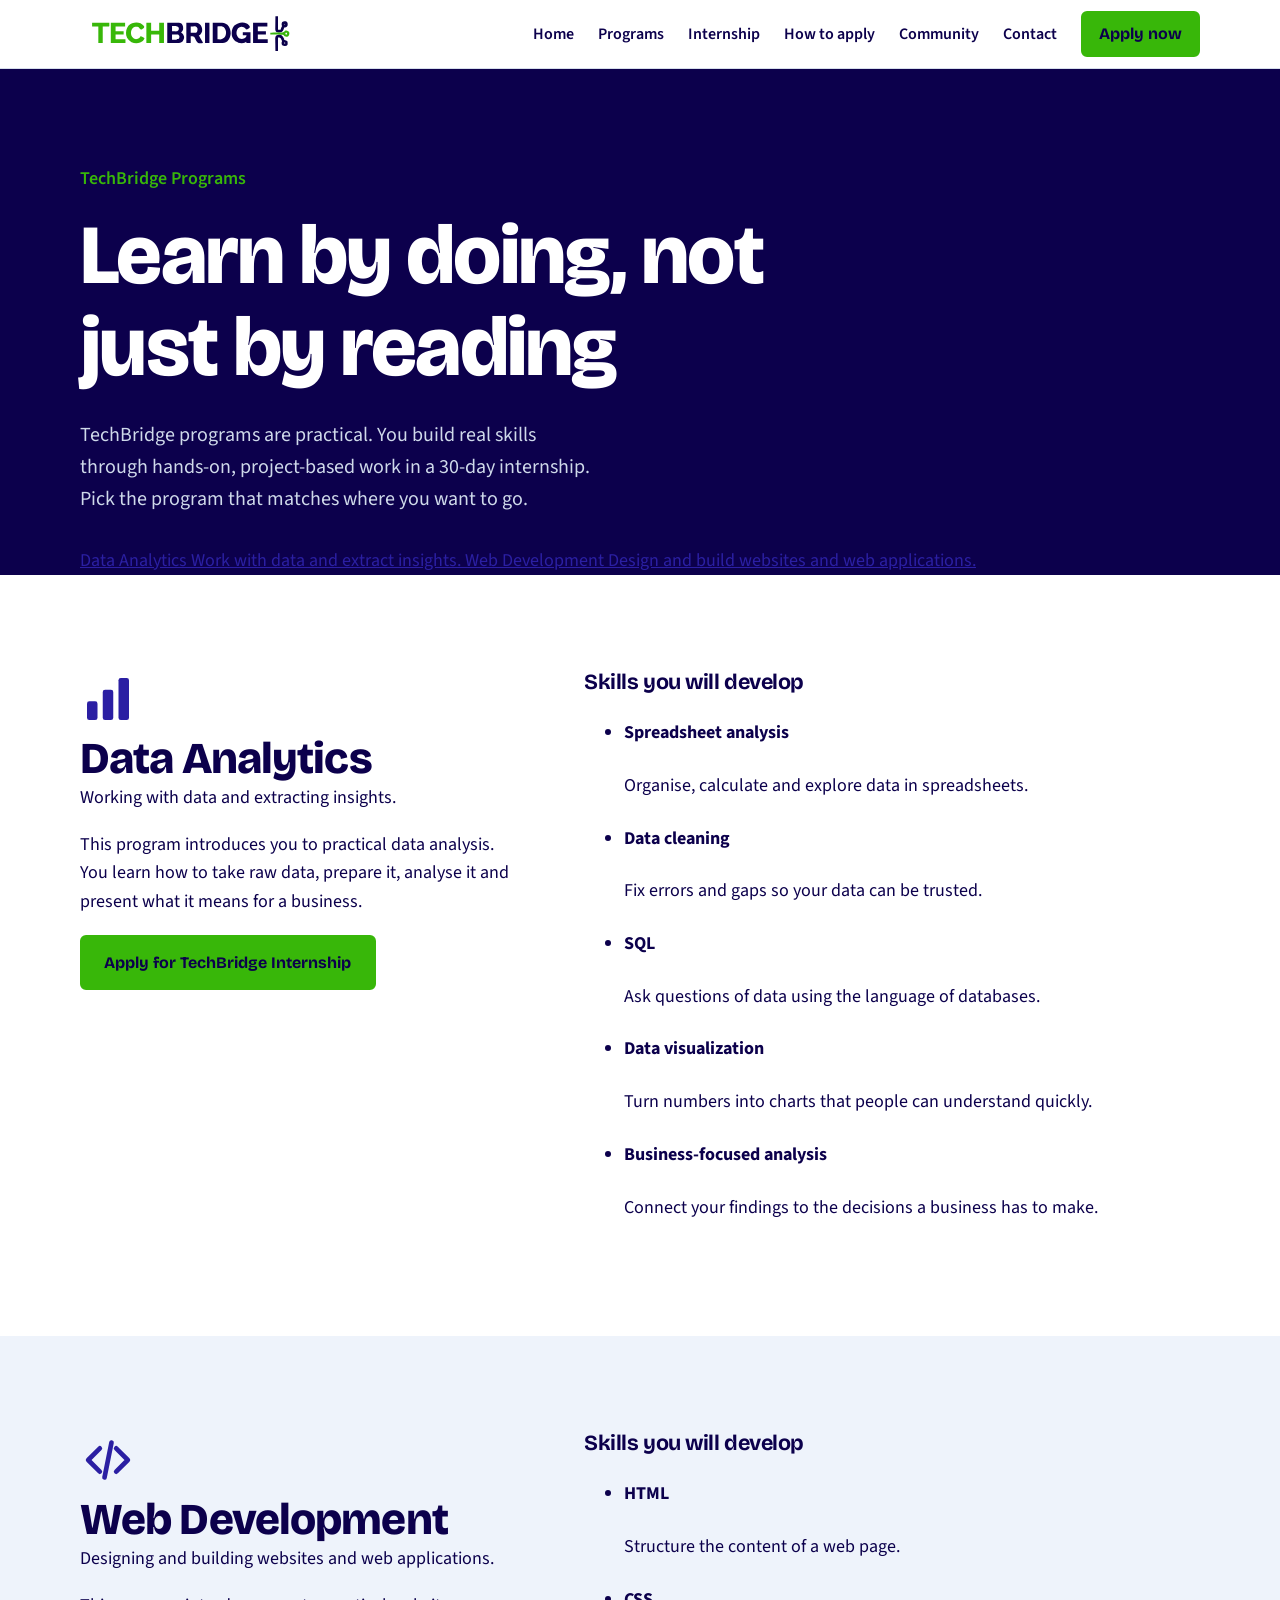
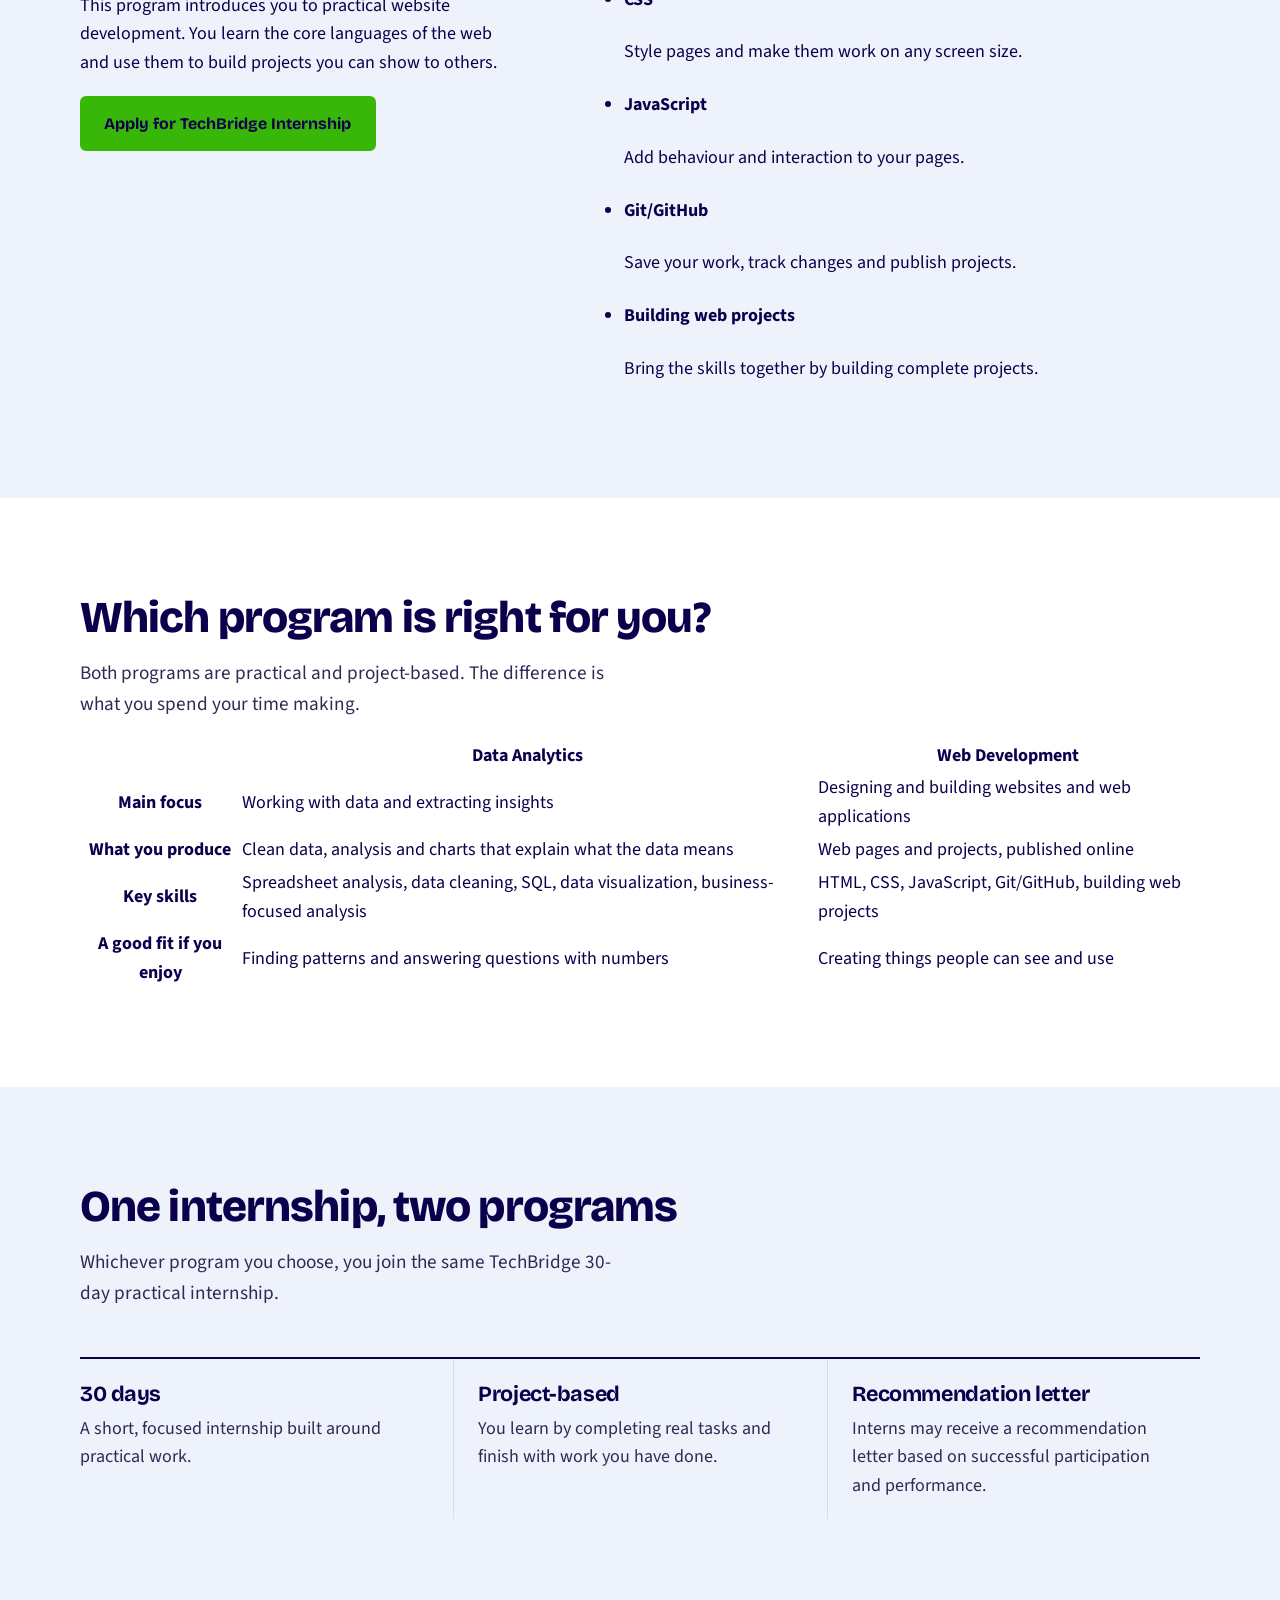
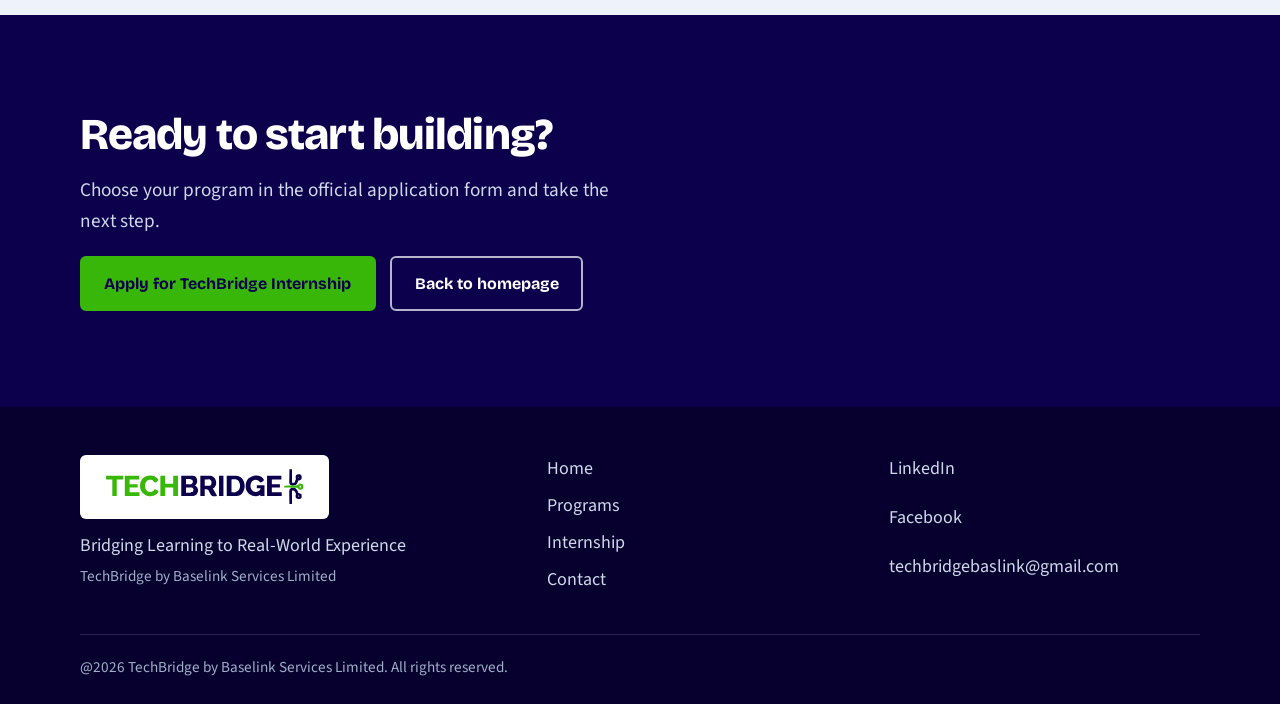
==== programs.html @ 9e98fe43 "Add files via upload" ====
<!DOCTYPE html>
<html lang="en">
<head>
    <meta charset="UTF-8">
    <meta name="viewport" content="width=device-width, initial-scale=1.0">
    <title>Programs | TechBridge</title>
    <meta name="description" content="Explore the TechBridge programs: Data Analytics and Web Development, taught through a 30-day practical internship.">
    <link rel="icon" href="techbridge-logo.svg" type="image/svg+xml">
    <link rel="preconnect" href="https://fonts.googleapis.com">
    <link rel="preconnect" href="https://fonts.gstatic.com" crossorigin>
    <link href="https://fonts.googleapis.com/css2?family=Bricolage+Grotesque:opsz,wght@12..96,500;12..96,700;12..96,800&family=Source+Sans+3:wght@400;600&display=swap" rel="stylesheet">
    <link rel="stylesheet" href="style.css">
</head>
<body>
    <a class="skip-link" href="#main">Skip to content</a>
 
    <header class="site-header">
        <div class="wrap header-inner">
            <a class="brand" href="index.html" aria-label="TechBridge home">
                <img src="techbridge-logo.svg" alt="TechBridge logo" width="220" height="45">
            </a>
             <span id="menu-open" class="menu-anchor"></span>
            <a class="nav-toggle nav-open" href="#menu-open" aria-label="Open menu"><span class="bars"></span></a>
            <a class="nav-toggle nav-close" href="#menu-closed" aria-label="Close menu"><span class="bars"></span></a>
            <nav class="site-nav" aria-label="Main">
                <ul>
                    <li><a href="index.html">Home</a></li>
                    <li><a href="programs.html" aria-current="page">Programs</a></li>
                    <li><a href="index.html#internship">Internship</a></li>
                    <li><a href="index.html#apply">How to apply</a></li>
                    <li><a href="index.html#community">Community</a></li>
                    <li><a href="index.html#contact">Contact</a></li>
                    <li><a class="btn btn-small" href="https://forms.gle/8EbdSy5ttGfLZfjv5" target="_blank" rel="noopener">Apply now</a></li>
                </ul>
            </nav>
        </div>
    </header>
 
    <main id="main">
        <!-- PROGRAMS OVERVIEW -->
        <section class="hero page-hero" id="top">
            <div class="wrap">
                <p class="hero-org">TechBridge Programs</p>
                <h1>Learn by doing, not just by reading</h1>
                <p class="hero-lead">TechBridge programs are practical. You build real skills through hands-on, project-based work in a 30-day internship. Pick the program that matches where you want to go.</p>
 
                <div class="chooser">
                    <a class="chooser-card chooser-data" href="#data-analytics">
                        <span class="chooser-name">Data Analytics</span>
                        <span class="chooser-line">Work with data and extract insights.</span>
                    </a>
                    <a class="chooser-card chooser-web" href="#web-development">
                        <span class="chooser-name">Web Development</span>
                        <span class="chooser-line">Design and build websites and web applications.</span>
                    </a>
                </div>
            </div>
        </section>
 
        <!-- DATA ANALYTICS -->
        <section class="section program-detail program-detail-data" id="data-analytics">
            <div class="wrap split">
                <div class="program-intro">
                    <svg class="program-icon" viewBox="0 0 48 48" aria-hidden="true" focusable="false">
                        <rect x="6" y="26" width="9" height="16" rx="2"/><rect x="19.5" y="16" width="9" height="26" rx="2"/><rect x="33" y="6" width="9" height="36" rx="2"/>
                    </svg>
                    <h2>Data Analytics</h2>
                    <p class="program-tagline">Working with data and extracting insights.</p>
                    <p>This program introduces you to practical data analysis. You learn how to take raw data, prepare it, analyse it and present what it means for a business.</p>
                    <a class="btn" href="https://forms.gle/8EbdSy5ttGfLZfjv5" target="_blank" rel="noopener">Apply for TechBridge Internship</a>
                </div>
                <div>
                    <h3 class="skills-title">Skills you will develop</h3>
                    <ul class="skill-list">
                        <li>
                            <h4>Spreadsheet analysis</h4>
                            <p>Organise, calculate and explore data in spreadsheets.</p>
                        </li>
                        <li>
                            <h4>Data cleaning</h4>
                            <p>Fix errors and gaps so your data can be trusted.</p>
                        </li>
                        <li>
                            <h4>SQL</h4>
                            <p>Ask questions of data using the language of databases.</p>
                        </li>
                        <li>
                            <h4>Data visualization</h4>
                            <p>Turn numbers into charts that people can understand quickly.</p>
                        </li>
                        <li>
                            <h4>Business-focused analysis</h4>
                            <p>Connect your findings to the decisions a business has to make.</p>
                        </li>
                    </ul>
                </div>
            </div>
        </section>
 
        <!-- WEB DEVELOPMENT -->
        <section class="section section-tint program-detail program-detail-web" id="web-development">
            <div class="wrap split">
                <div class="program-intro">
                    <svg class="program-icon" viewBox="0 0 48 48" aria-hidden="true" focusable="false">
                        <path d="M17 14L7 24l10 10M31 14l10 10-10 10M27 9l-6 30" fill="none" stroke="currentColor" stroke-width="4" stroke-linecap="round" stroke-linejoin="round"/>
                    </svg>
                    <h2>Web Development</h2>
                    <p class="program-tagline">Designing and building websites and web applications.</p>
                    <p>This program introduces you to practical website development. You learn the core languages of the web and use them to build projects you can show to others.</p>
                    <a class="btn" href="https://forms.gle/8EbdSy5ttGfLZfjv5" target="_blank" rel="noopener">Apply for TechBridge Internship</a>
                </div>
                <div>
                    <h3 class="skills-title">Skills you will develop</h3>
                    <ul class="skill-list">
                        <li>
                            <h4>HTML</h4>
                            <p>Structure the content of a web page.</p>
                        </li>
                        <li>
                            <h4>CSS</h4>
                            <p>Style pages and make them work on any screen size.</p>
                        </li>
                        <li>
                            <h4>JavaScript</h4>
                            <p>Add behaviour and interaction to your pages.</p>
                        </li>
                        <li>
                            <h4>Git/GitHub</h4>
                            <p>Save your work, track changes and publish projects.</p>
                        </li>
                        <li>
                            <h4>Building web projects</h4>
                            <p>Bring the skills together by building complete projects.</p>
                        </li>
                    </ul>
                </div>
            </div>
        </section>
 
        <!-- COMPARISON -->
        <section class="section" id="compare">
            <div class="wrap">
                <h2>Which program is right for you?</h2>
                <p class="section-lead">Both programs are practical and project-based. The difference is what you spend your time making.</p>
                <table class="compare">
                    <thead>
                        <tr>
                            <th scope="col"><span class="sr-only">Topic</span></th>
                            <th scope="col">Data Analytics</th>
                            <th scope="col">Web Development</th>
                        </tr>
                    </thead>
                    <tbody>
                        <tr>
                            <th scope="row">Main focus</th>
                            <td data-label="Data Analytics">Working with data and extracting insights</td>
                            <td data-label="Web Development">Designing and building websites and web applications</td>
                        </tr>
                        <tr>
                            <th scope="row">What you produce</th>
                            <td data-label="Data Analytics">Clean data, analysis and charts that explain what the data means</td>
                            <td data-label="Web Development">Web pages and projects, published online</td>
                        </tr>
                        <tr>
                            <th scope="row">Key skills</th>
                            <td data-label="Data Analytics">Spreadsheet analysis, data cleaning, SQL, data visualization, business-focused analysis</td>
                            <td data-label="Web Development">HTML, CSS, JavaScript, Git/GitHub, building web projects</td>
                        </tr>
                        <tr>
                            <th scope="row">A good fit if you enjoy</th>
                            <td data-label="Data Analytics">Finding patterns and answering questions with numbers</td>
                            <td data-label="Web Development">Creating things people can see and use</td>
                        </tr>
                    </tbody>
                </table>
            </div>
        </section>
 
        <!-- SHARED INTERNSHIP -->
        <section class="section section-tint" id="internship-format">
            <div class="wrap">
                <h2>One internship, two programs</h2>
                <p class="section-lead">Whichever program you choose, you join the same TechBridge 30-day practical internship.</p>
                <ul class="benefits">
                    <li>
                        <h3>30 days</h3>
                        <p>A short, focused internship built around practical work.</p>
                    </li>
                    <li>
                        <h3>Project-based</h3>
                        <p>You learn by completing real tasks and finish with work you have done.</p>
                    </li>
                    <li>
                        <h3>Recommendation letter</h3>
                        <p>Interns may receive a recommendation letter based on successful participation and performance.</p>
                    </li>
                </ul>
            </div>
        </section>
 
        <!-- CALL TO ACTION -->
        <section class="section section-ink" id="apply">
            <div class="wrap cta">
                <h2>Ready to start building?</h2>
                <p class="section-lead">Choose your program in the official application form and take the next step.</p>
                <div class="actions">
                    <a class="btn" href="https://forms.gle/8EbdSy5ttGfLZfjv5" target="_blank" rel="noopener">Apply for TechBridge Internship</a>
                    <a class="btn btn-ghost" href="index.html">Back to homepage</a>
                </div>
            </div>
        </section>
    </main>
 
    <!-- FOOTER -->
    <footer class="site-footer">
        <div class="wrap footer-inner">
            <div class="footer-brand">
                <a class="brand" href="index.html" aria-label="TechBridge home">
                    <img src="techbridge-logo.svg" alt="TechBridge logo" width="220" height="45">
                </a>
                <p>Bridging Learning to Real-World Experience</p>
                <p class="small">TechBridge by Baselink Services Limited</p>
            </div>
            <nav aria-label="Footer">
                <ul class="footer-links">
                    <li><a href="index.html">Home</a></li>
                    <li><a href="programs.html">Programs</a></li>
                    <li><a href="index.html#internship">Internship</a></li>
                    <li><a href="index.html#contact">Contact</a></li>
                </ul>
            </nav>
            <ul class="footer-links">
                <li><a href="https://www.linkedin.com/company/techbridge-services/" target="_blank" rel="noopener">LinkedIn</a></li>
                <li><a href="https://www.facebook.com/p/Baselink-Services-100066771475783/" target="_blank" rel="noopener">Facebook</a></li>
                <li><a href="mailto:techbridgebaslink@gmail.com">techbridgebaslink@gmail.com</a></li>
            </ul>
        </div>
        <div class="wrap copyright">
            <p>@2026 TechBridge by Baselink Services Limited. All rights reserved.</p>
        </div>
    </footer>
    
</body>
</html>
---- style.css ----
:root {
  --ink: #0c004c;
  --ink-soft: #2e2a55;
  --blue: #2b1fa3;
  --blue-dark: #1d1478;
  --signal: #38b709;
  --paper: #ffffff;
  --mist: #eef3fb;
  --line: #d6deeb;
  --font-head: "Bricolage Grotesque", "Segoe UI", system-ui, sans-serif;
  --font-body: "Source Sans 3", "Segoe UI", system-ui, sans-serif;
}

*, *::before, *::after { box-sizing: border-box;}
html { scroll-behavior: smooth; scroll-padding-top: 76px;}
body {
    margin: 0;
    font-family: var(--font-body);
    font-size: 1.125rem;
    line-height: 1.6;
    color: var(--ink);
    background: var(--paper);
}
img, svg { max-width: 100%; display: block;}
a { color: var(--blue);}
h1, h2, h3 {
    font-family: var(--font-head);
    line-height: 1.1;
    margin: 0;
    letter-spacing: -0.02em;
}
h2 { font-size: clamp(1.9rem, 4vw, 2.75rem); font-weight: 800;}
h3 { font-size: 1.35rem; font-weight: 700;}
p { margin: 0 0 1em;}

:focus-visible { outline: 3px solid var(--signal); outline-offset: 3px;}

.wrap { width: min(1120px, 100% - 2.5rem); margin-inline: auto;}
.sr-only {
    position: absolute;
    width: 1px;
    height: 1px;
    overflow: hidden;
    clip: rect(0 0 0 0);
    white-space: nowrap;
}
.skip-link {
    position: absolute;
    left: -999px;
    top: 0;
    background: var(--signal);
    color: var(--ink);
    padding: .6rem 1rem;
    z-index: 100;
}
.skip-link:focus { left: 0;}

/* BUTTONS */
.btn {
    display: inline-block;
    padding: .8rem 1.4rem;
    border-radius: 6px;
    background: var(--signal);
    color: var(--ink);
    font-family: var(--font-head);
    font-weight: 700;
    font-size: 1rem;
    text-decoration: none;
    border: 2px solid var(--signal);
    transition: background .2s, color .2s, border-color .2s;
}
.btn:hover { background: #4ccf1a; border-color: #4ccf1a;}
.btn-ghost { background: transparent; color: #fff; border-color: rgba(255, 255, 255, .7);}
.btn-ghost:hover { background: #fff; color: var(--ink); border-color: #fff;}
.btn-blue { background: var(--blue); border-color: var(--blue); color: #fff;}
.btn-blue:hover { background: var(--blue-dark); border-color: var(--blue-dark);}
.btn-small { padding: .5rem 1rem;}
.actions { display: flex; flex-wrap: wrap; gap: .9rem;}

/* HEADER */
.site-header {
    position: sticky;
    top: 0;
    z-index: 50;
    background: #fff;
    color: var(--ink);
    border-bottom: 1px solid var(--line);
}
.header-inner {
    position: relative;
    display: flex;
    align-items: center;
    justify-content: space-between;
    min-height: 68px;
}
.brand {
    display: inline-flex;
    align-items: center;
    text-decoration: none;
}
.brand img { height: 45px; width: 220pz; max-width: none; object-fit: cover; object-position: 50% 48.9%;}
.site-nav ul {
    list-style: none;
    margin: 0;
    padding: 0;
    display: flex;
    align-items: center;
    gap: 1.5rem;
}
.site-header a:not(.btn) {
    color: var(--ink);
    text-decoration: none;
    font-weight: 600;
    font-size: 1rem;
}
.site-header a:not(.btn):hover,
.site-header a:not(.btn):focus-visible { color: var(--blue); text-decoration: none;}

.nav-check {
    position: absolute;
    right: 0;
    top: 12px;
    width: 44px;
    height: 44px;
    opacity: 0;
    margin: 0;
    cursor: pointer;
    z-index: 2;
    display: none;
}
.nav-toggle {
    display: none;
    border: 2px solid var(--ink);
    border-radius: 6px;
    width: 44px;
    height: 44px;
    cursor: pointer;
    align-items: center;
    justify-content: center;
}
.nav-check:focus-visible + .nav-toggle { outline: 3px solid var(--signal); outline-offset: 3px;}
.nav-toggle .bars, .nav-toggle .bars::before, .nav-toggle .bars::after {
    display: block;
    width: 20px;
    height: 2px;
    background: var(--ink);
    position: relative;
    content: "";
}
.nav-toggle .bars::before { position: absolute; top: -6px;}
.nav-toggle .bars::after { position: absolute; top: 6px;}

/* HERO */
.hero {
    background: var(--ink);
    color: #fff;
    padding: clamp(3rem, 8vw, 6rem) 0 0;
    overflow: hidden;
}
.hero-org { color: var(--signal); font-weight: 600; margin-bottom: 1rem;}
.hero h1 { font-size: clamp(2.5rem, 7vw, 5.25rem); font-weight: 800; max-width: 14ch;}
.hero-lead {
    max-width: 52ch;
    font-size: 1.25rem;
    color: #cfd9ea;
    margin: 1.5rem 0 2rem;
}

.bridge { margin-top: clamp(2.5rem, 6vw, 4.5rem);}
.bridge svg {
    width: 100%;
    height: clamp(110px, 22vw, 220px);
    overflow: visible;
}
.bridge .deck { stroke: var(--blue); stroke-width: 8; fill: none;}
.bridge .arc {
    stroke: var(--signal);
    stroke-width: 6;
    fill: none;
    stroke-linecap: round;
    vector-effect: non-scaling-stroke;
}
.bridge svg { animation: reveal 1.6s ease-out both;}
.bridge .hangers path { stroke: rgba(255, 255, 255, .35); stroke-width: 2; vector-effect: non-scaling-stroke; fill: none;}
.banks {
    display: flex;
    justify-content: space-between;
    gap: 1rem;
    background: var(--blue);
    margin: 0 -1.25rem;
    padding: 1rem 1.25rem 1.25rem;
    font-family: var(--font-head);
    font-weight: 700;
    font-size: clamp(1rem, 2.5vw, 1.4rem);
}
@keyframes reveal { from { clip-path: inset(-20% 100% -20% 0);} to { clip-path: inset(-20% 0 -20% 0);}}

/* SECTIONS */
.section { padding: clamp(3.5rem, 8vw, 6rem) 0;}
.section-tint { background: var(--mist);}
.section-ink { background: var(--ink); color: #fff;}
.section-lead {
    font-size: 1.2rem;
    color: var(--ink-soft);
    max-width: 55ch;
    margin-top: 1rem;
}
.section-ink .section-lead { color: #cfd9ea;}

.split {
    display: grid;
    grid-template-columns: 1fr 1.4fr;
    gap: clamp(1.5rem, 5vw, 4rem);
    align-items: start;
}
.prose { max-width: 60ch;}
.email {
    font-family: var(--font-head);
    font-size: clamp(1.25rem, 3vw, 1.75rem);
    font-weight: 700;
    word-break: break-word;
}

/* CONTACT */
.contact-list {
    list-style: none;
    margin: 1.5rem 0 0;
    padding: 0;
    display: grid;
    gap: 1rem;
}
.contact-list li {
    background: #fff;
    border: 2px solid var(--ink);
    border-left: 10px solid var(--blue);
    border-radius: 4px;
    padding: 1.1rem 1.4rem;
}
.contact-list h3 { font-size: 1.1rem; margin-bottom: .25rem;}
.contact-list a { font-weight: 600; word-break: break-word;}
.contact-list .email { font-size: clamp(1.1rem, 2.5vw, 1.35rem);}

/* PROGRAMS */
.program-grid {
    display: grid;
    grid-template-columns: repeat(2, 1fr);
    gap: 1.5rem;
    margin-top: 2.5rem;
}
.program {
    background: #fff;
    border: 2px solid var(--ink);
    border-radius: 4px;
    padding: 2rem;
    display: flex;
    flex-direction: column;
    align-items: flex-start;
    gap: .75rem;
}
.program p { color: var(--ink-soft); margin: 0;}
.program-icon {
    width: 56px;
    height: 56px;
    color: var(--blue);
    fill: var(--blue);
    margin-bottom: .5rem;
}
.program-web .program-icon { fill: none; color: var(--ink);}
.program-data { border-top: 10px solid var(--blue);}
.program-web { border-top: 10px solid var(--signal);}
.text-link { margin-top: auto; padding-top: .75rem; font-weight: 600;}

/* INTERNSHIP */
.internship-head {
    display: flex;
    align-items: center;
    gap: clamp(1.5rem, 5vw, 3.5rem);
    flex-wrap: wrap;
}
.big-days {
    margin: 0;
    font-family: var(--font-head);
    font-weight: 800;
    line-height: .85;
    color: var(--blue);
    font-size: 1.5rem;
}
.big-days span {
    display: block;
    font-size: clamp(6rem, 18vw, 11rem);
    letter-spacing: -0.05em;
}
.benefits {
    list-style: none;
    margin: 3rem 0 0;
    padding: 0;
    display: grid;
    grid-template-columns: repeat(3, 1fr);
    gap: 0;
    border-top: 2px solid var(--ink);
}
.benefits li { padding: 1.5rem 1.5rem 0 0;}
.benefits li + li { padding-left: 1.5rem; border-left: 1px solid var(--line);}
.benefits h3 { margin-bottom: .5rem;}
.benefits p { color: var(--ink-soft);}

/* APPLY STEPS */
.steps {
    list-style: none;
    counter-reset: step;
    margin: 2.5rem 0 0;
    padding: 0;
    display: grid;
    grid-template-columns: repeat(2, 1fr);
    gap: 1.5rem;
}
.steps li {
    counter-increment: step;
    border: 2px solid rgba(255, 255, 255, .25);
    border-radius: 4px;
    padding: 2rem;
    position: relative;
}
.steps li::before {
    content: counter(step);
    display: grid;
    place-items: center;
    width: 40px;
    height: 40px;
    border-radius: 50%;
    background: var(--signal);
    color: var(--ink);
    font-family: var(--font-head);
    font-weight: 800;
    margin-bottom: 1rem;
}
.steps p { color: #cfd9ea;}

/* FOOTER */
.site-footer { background: #07002f; color: #cfd9ea; padding: 3rem 0 1.5rem;}
.footer-inner {
    display: grid;
    grid-template-columns: 1.4fr 1fr 1fr;
    gap: 2rem;
}
.footer-brand .brand {
    background: #fff;
    padding: .6rem .9rem;
    border-radius: 6px;
}
.footer-brand p { margin: .75rem 0 0;}
.footer-brand .small { font-size: .95rem; color: #9fb0c8; margin-top: .25rem;}
.footer-links {
    list-style: none;
    margin: 0;
    padding: 0;
    display: grid;
    gap: .5rem;
}
.footer-links a { color: #cfd9ea; text-decoration: none; word-break: break-word;}
.footer-links a:hover { color: var(--signal); text-decoration: none;}
.copyright {
    margin-top: 2.5rem;
    padding-top: 1.25rem;
    border-top: 1px solid rgba(255, 255, 255, .15);
    font-size: .95rem;
    color: #9fb0c8;
}
.copyright p { margin: 0;}

/* TABLET */
@media (max-width: 900px) {
    .nav-check { display: block;}
    .nav-toggle { display: inline-flex;}
    .site-nav {
        position: absolute;
        top: 68px;
        left: -1.25rem;
        right: -1.25rem;
        background: #fff;
        border-bottom: 1px solid var(--line);
        display: none;
        padding: 1rem 1.25rem 1.5rem;
    }
    .nav-check:checked ~ .site-nav { display: block;}
    .site-nav ul { flex-direction: column; align-items: flex-start; gap: 1rem;}
    .split { grid-template-columns: 1fr;}
    .benefits { grid-template-columns: 1fr;}
    .benefits li, .benefits li + li { padding: 1.25rem 0; border-left: 0; border-bottom: 1px solid var(--line);}
    .footer-inner { grid-template-columns: 1fr 1fr;}
    .footer-brand { grid-column: 1 / -1;}
}

/* MOBILE */
@media (max-width: 640px) {
    body { font-size: 1.0625rem;}
    .program-grid, .steps { grid-template-columns: 1fr;}
    .program, .steps li { padding: 1.5rem;}
    .actions .btn { width: 100%; text-align: center;}
    .footer-inner { grid-template-columns: 1fr;}
    .banks { flex-direction: column; gap: .25rem;}
    .banks span:last-child { text-align: right;}
}

@media (prefers-reduced-motion: reduce) {
    html { scroll-behavior: auto;}
    .bridge svg { animation: none;}
}
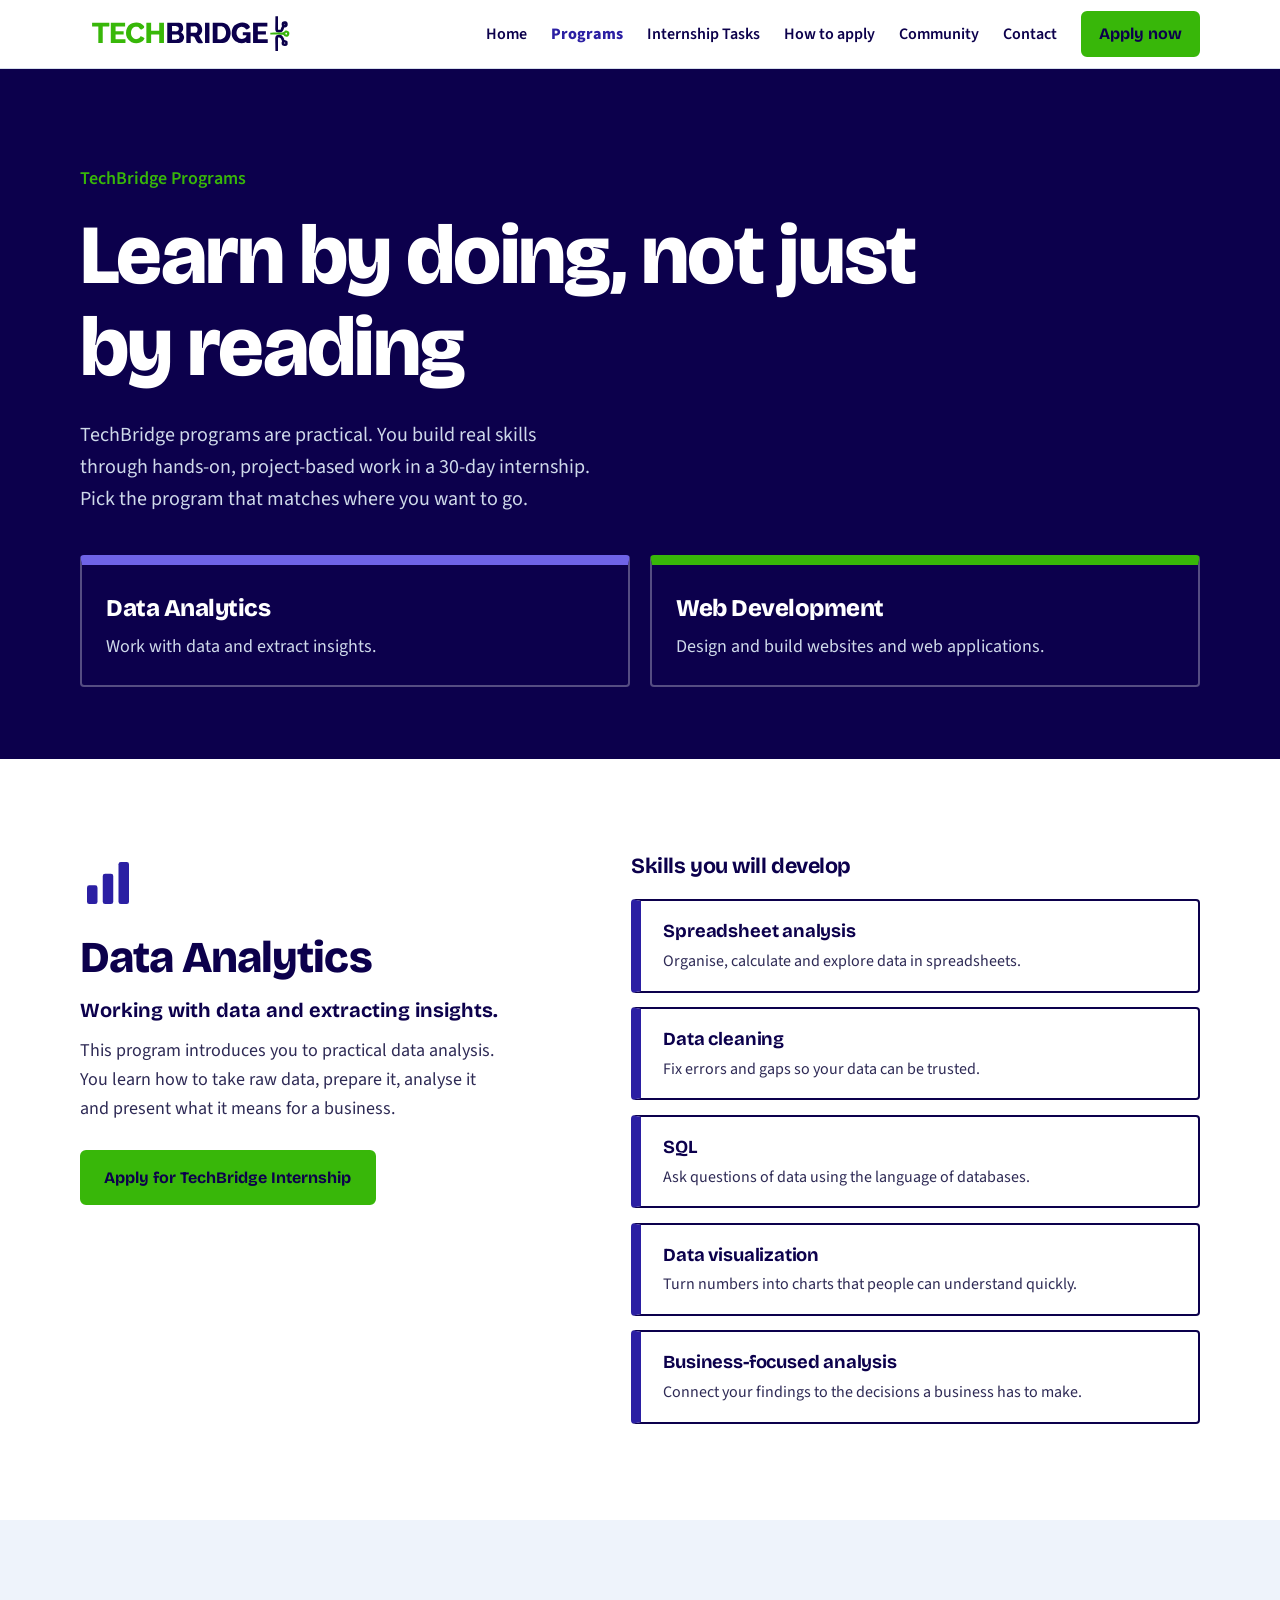
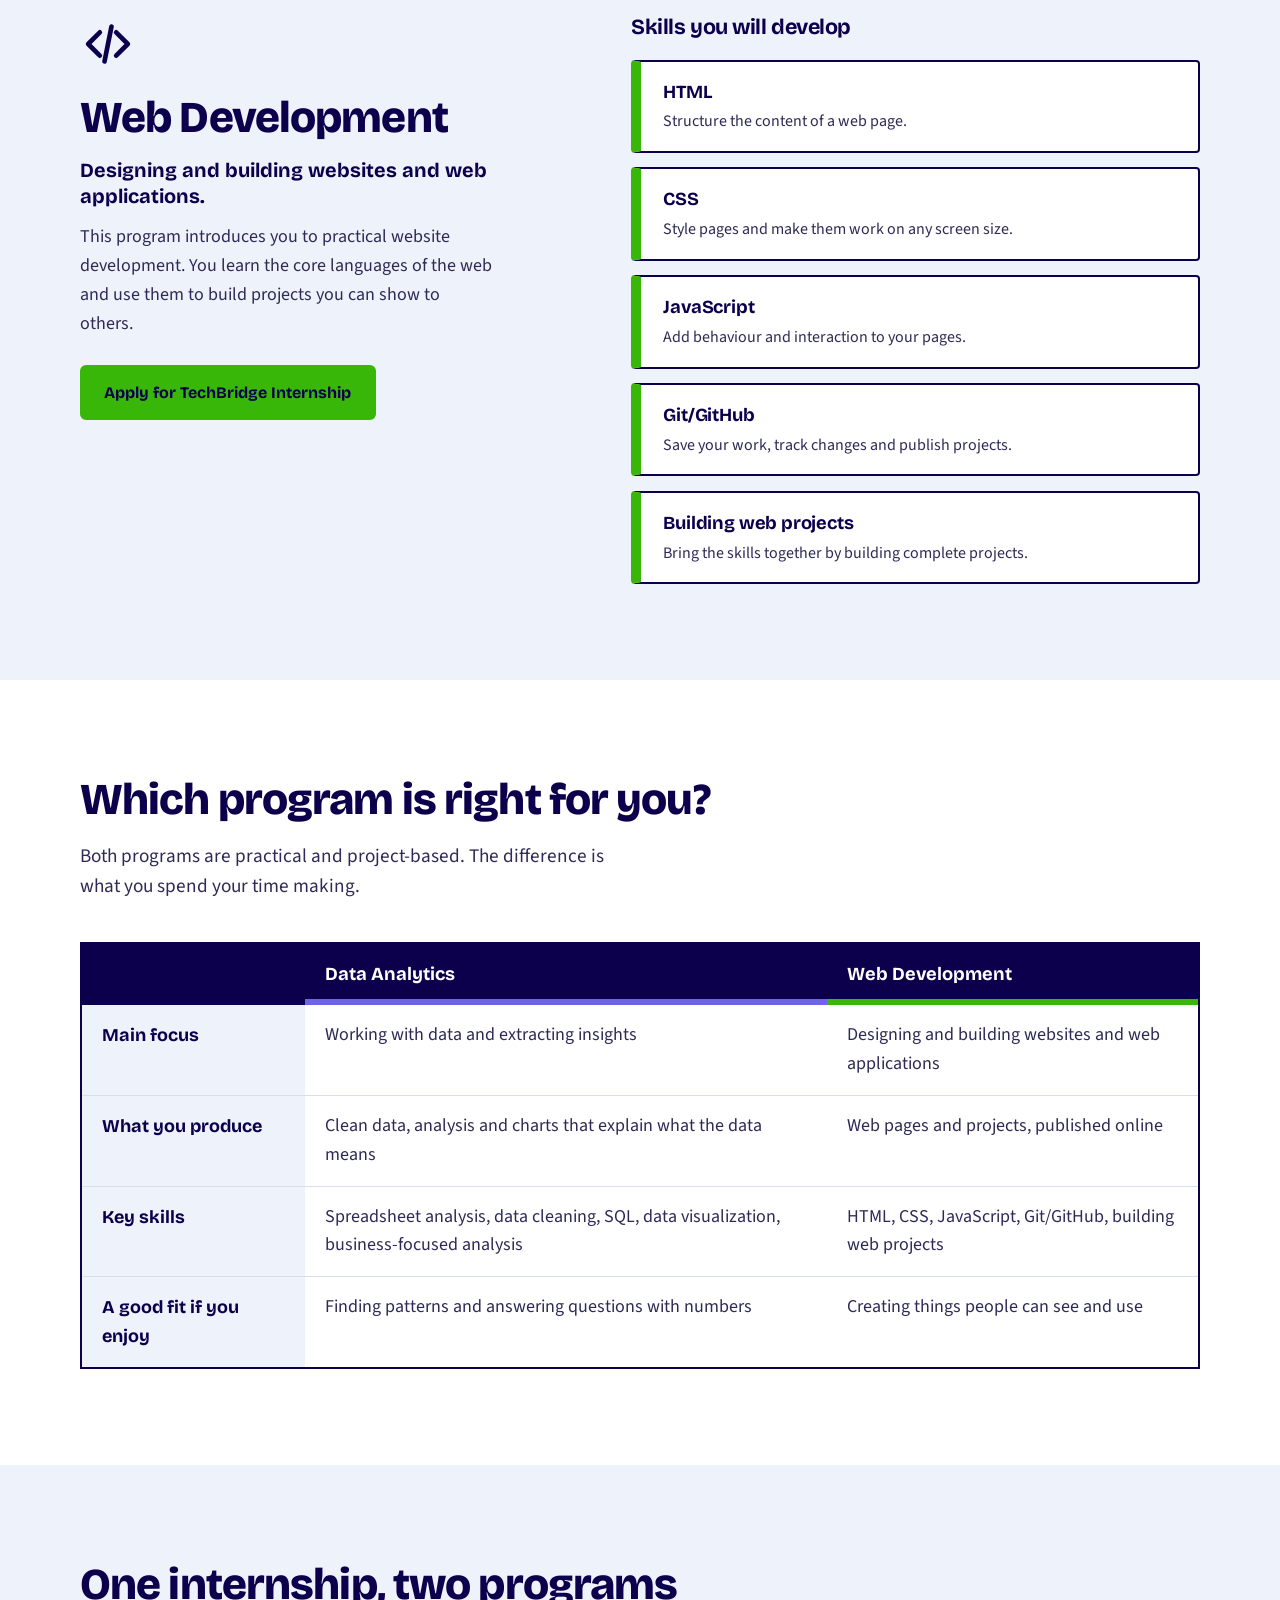
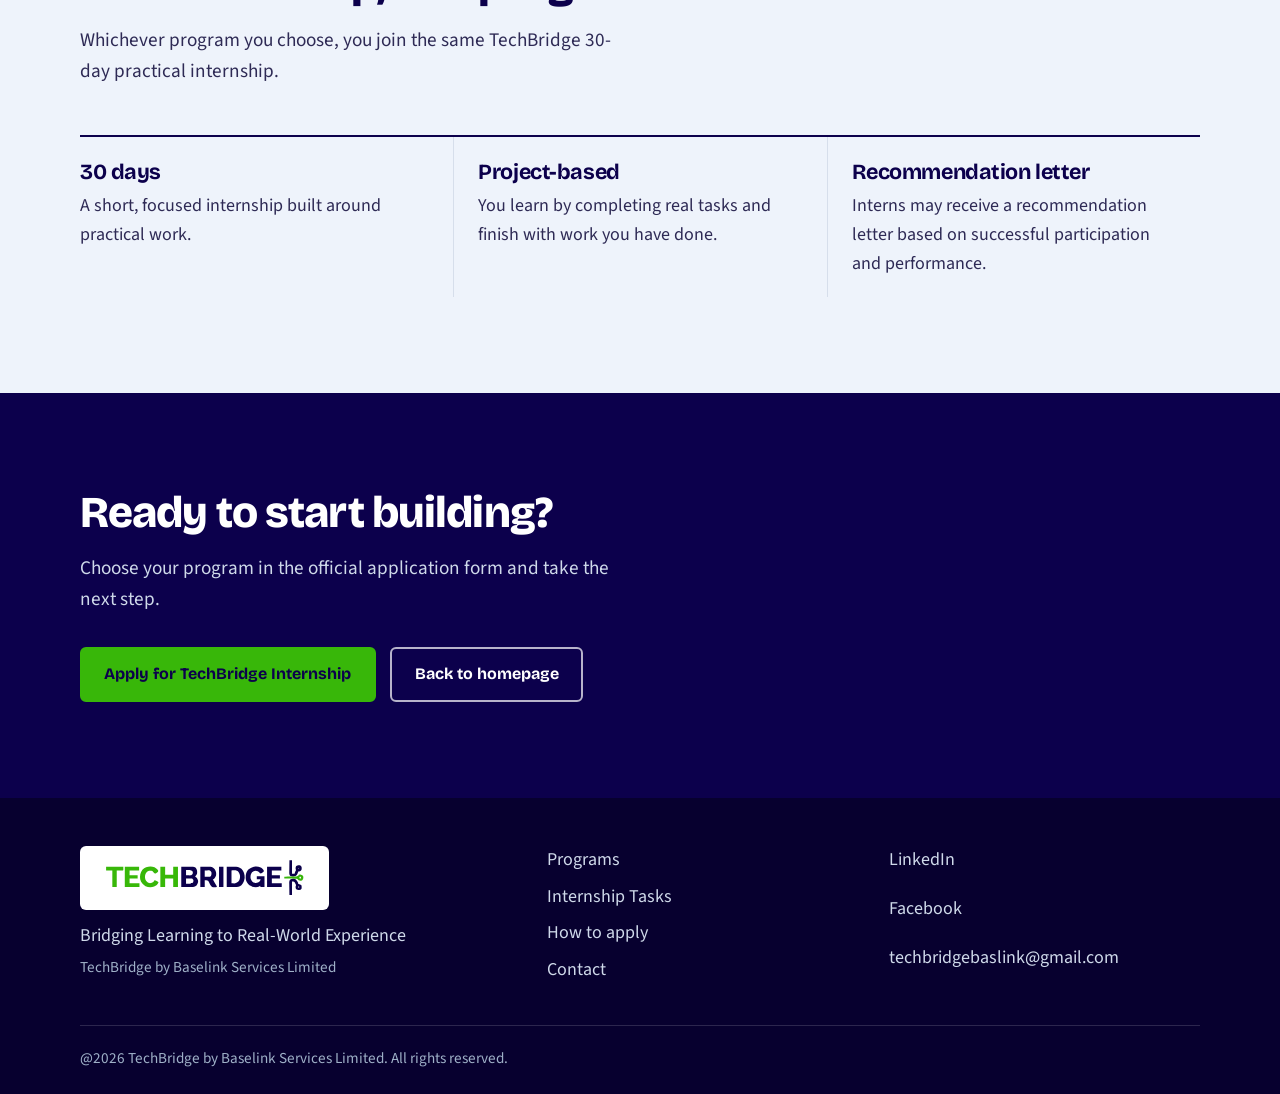
==== commit 6e3e3e5d: "Add files via upload" ====
--- a/programs.html
+++ b/programs.html
@@ -26,7 +26,7 @@
                 <ul>
                     <li><a href="index.html">Home</a></li>
                     <li><a href="programs.html" aria-current="page">Programs</a></li>
-                    <li><a href="index.html#internship">Internship</a></li>
+                    <li><a href="tasks.html">Internship Tasks</a></li>
                     <li><a href="index.html#apply">How to apply</a></li>
                     <li><a href="index.html#community">Community</a></li>
                     <li><a href="index.html#contact">Contact</a></li>
@@ -212,21 +212,21 @@
     </main>
  
     <!-- FOOTER -->
-    <footer class="site-footer">
+     <footer class="site-footer">
         <div class="wrap footer-inner">
             <div class="footer-brand">
-                <a class="brand" href="index.html" aria-label="TechBridge home">
-                    <img src="techbridge-logo.svg" alt="TechBridge logo" width="220" height="45">
+                <a class="brand" href="#top" aria-label="TechBridge home">
+                    <img src="techbridge-logo.svg" alt="TechBridge logo" width="196" height="40">
                 </a>
                 <p>Bridging Learning to Real-World Experience</p>
                 <p class="small">TechBridge by Baselink Services Limited</p>
             </div>
             <nav aria-label="Footer">
                 <ul class="footer-links">
-                    <li><a href="index.html">Home</a></li>
                     <li><a href="programs.html">Programs</a></li>
-                    <li><a href="index.html#internship">Internship</a></li>
-                    <li><a href="index.html#contact">Contact</a></li>
+                    <li><a href="tasks.html">Internship Tasks</a></li>
+                    <li><a href="#apply">How to apply</a></li>
+                    <li><a href="#contact">Contact</a></li>
                 </ul>
             </nav>
             <ul class="footer-links">
--- a/style.css
+++ b/style.css
@@ -98,7 +98,7 @@
     align-items: center;
     text-decoration: none;
 }
-.brand img { height: 45px; width: 220pz; max-width: none; object-fit: cover; object-position: 50% 48.9%;}
+.brand img { width: 220px; height: 45px; max-width: none; object-fit: cover; object-position: 50% 48.9%;}
 .site-nav ul {
     list-style: none;
     margin: 0;
@@ -116,18 +116,7 @@
 .site-header a:not(.btn):hover,
 .site-header a:not(.btn):focus-visible { color: var(--blue); text-decoration: none;}
 
-.nav-check {
-    position: absolute;
-    right: 0;
-    top: 12px;
-    width: 44px;
-    height: 44px;
-    opacity: 0;
-    margin: 0;
-    cursor: pointer;
-    z-index: 2;
-    display: none;
-}
+.menu-anchor { display: none;}
 .nav-toggle {
     display: none;
     border: 2px solid var(--ink);
@@ -138,7 +127,7 @@
     align-items: center;
     justify-content: center;
 }
-.nav-check:focus-visible + .nav-toggle { outline: 3px solid var(--signal); outline-offset: 3px;}
+.site-header a.nav-toggle:focus-visible { outline: 3px solid var(--signal); outline-offset: 3px;}
 .nav-toggle .bars, .nav-toggle .bars::before, .nav-toggle .bars::after {
     display: block;
     width: 20px;
@@ -149,6 +138,9 @@
 }
 .nav-toggle .bars::before { position: absolute; top: -6px;}
 .nav-toggle .bars::after { position: absolute; top: 6px;}
+.nav-close .bars { background: transparent;}
+.nav-close .bars::before { top: 0; transform: rotate(45deg);}
+.nav-close .bars::after { top: 0; transform: rotate(-45deg);}
 
 /* HERO */
 .hero {
@@ -368,10 +360,262 @@
 }
 .copyright p { margin: 0;}
 
-/* TABLET */
-@media (max-width: 900px) {
-    .nav-check { display: block;}
-    .nav-toggle { display: inline-flex;}
+/* HOMEPAGE: PROGRAM CARD LINKS */
+.program-links { display: flex; flex-wrap: wrap; gap: .5rem 1.5rem; margin-top: auto; padding-top: .75rem;}
+.program-links .text-link { margin-top: 0; padding-top: 0;}
+.section-more { margin: 2rem 0 0;}
+
+/* NAV: CURRENT PAGE */
+.site-header a[aria-current="page"] { color: var(--blue); font-weight: 800;}
+
+/* PROGRAMS PAGE: OVERVIEW */
+.page-hero { padding-bottom: clamp(3rem, 6vw, 4.5rem);}
+.page-hero h1 { max-width: 18ch;}
+.page-hero .hero-lead { margin-bottom: 2.5rem;}
+.chooser { display: grid; grid-template-columns: repeat(2, 1fr); gap: 1.25rem;}
+.chooser-card {
+    display: flex;
+    flex-direction: column;
+    gap: .35rem;
+    padding: 1.5rem;
+    border: 2px solid rgba(255, 255, 255, .3);
+    border-top-width: 10px;
+    border-radius: 4px;
+    color: #fff;
+    text-decoration: none;
+    transition: background .2s, border-color .2s;
+}
+.chooser-data { border-top-color: #6f63e8;}
+.chooser-web { border-top-color: var(--signal);}
+.chooser-card:hover { background: rgba(255, 255, 255, .08); border-color: #fff;}
+.chooser-data:hover { border-top-color: #6f63e8;}
+.chooser-web:hover { border-top-color: var(--signal);}
+.chooser-name { font-family: var(--font-head); font-weight: 800; font-size: 1.5rem; letter-spacing: -0.02em;}
+.chooser-line { color: #cfd9ea;}
+
+/* PROGRAMS PAGE: PROGRAM DETAIL */
+.program-detail .split { grid-template-columns: 1fr 1.2fr; gap: clamp(2rem, 6vw, 5rem);}
+.program-intro { display: flex; flex-direction: column; align-items: flex-start; gap: .9rem;}
+.program-intro p { margin: 0; color: var(--ink-soft); max-width: 46ch;}
+.program-intro .program-tagline { font-family: var(--font-head); font-weight: 700; font-size: 1.25rem; color: var(--ink); line-height: 1.3;}
+.program-intro .btn { margin-top: .75rem;}
+.program-detail-data .program-icon { color: var(--blue); fill: var(--blue);}
+.program-detail-web .program-icon { color: var(--ink); fill: none;}
+.program-detail-data .skill-list li { border-left-color: var(--blue);}
+.program-detail-web .skill-list li { border-left-color: var(--signal);}
+.skills-title { margin-bottom: 1.25rem;}
+.skill-list { list-style: none; margin: 0; padding: 0; display: grid; gap: .9rem;}
+.skill-list li {
+    background: #fff;
+    border: 2px solid var(--ink);
+    border-left: 10px solid var(--blue);
+    border-radius: 4px;
+    padding: 1rem 1.4rem;
+}
+.skill-list h4 { margin: 0 0 .15rem; font-family: var(--font-head); font-size: 1.15rem; font-weight: 700; letter-spacing: -0.01em;}
+.skill-list p { margin: 0; color: var(--ink-soft); font-size: 1rem;}
+
+/* PROGRAMS PAGE: COMPARISON */
+.compare { width: 100%; margin-top: 2.5rem; border-collapse: collapse; border: 2px solid var(--ink);}
+.compare th, .compare td { padding: 1rem 1.25rem; text-align: left; vertical-align: top; border-bottom: 1px solid var(--line);}
+.compare thead th { background: var(--ink); color: #fff; font-family: var(--font-head); font-size: 1.15rem; border-bottom: 0;}
+.compare thead th:nth-child(2) { box-shadow: inset 0 -6px 0 #6f63e8;}
+.compare thead th:nth-child(3) { box-shadow: inset 0 -6px 0 var(--signal);}
+.compare tbody th { width: 20%; font-family: var(--font-head); background: var(--mist);}
+.compare tbody tr:last-child th, .compare tbody tr:last-child td { border-bottom: 0;}
+.compare td { color: var(--ink-soft);}
+
+/* PROGRAMS PAGE: CALL TO ACTION */
+.cta .section-lead { margin-bottom: 2rem;}
+.cta h2 { max-width: 20ch;}
+
+/* INTERNSHIP TASKS: 30-DAY OVERVIEW */
+.daybar { margin-top: 3rem; padding: 0 1.75rem;}
+daybar-points {
+    position: relative;
+    list-style: none;
+    margin: 0;
+    padding: 0;
+    height: 5.5rem;
+}
+.daybar-points::before {
+    content: "";
+    position: absolute;
+    left: 0;
+    right: 0;
+    top: 21px;
+    height: 6px;
+    border-radius: 3px;
+    background: var(--ink);
+}
+.daybar-points li {
+    position: absolute;
+    top: 0;
+    transform: translateX(-50%);
+    display: flex;
+    flex-direction: column;
+    align-items: center;
+    gap: .35rem;
+}
+.daybar-points .at-1 { left: 0.0%;}
+.daybar-points .at-4 { left: 10.3%;}
+.daybar-points .at-8 { left: 24.1%;}
+.daybar-points .at-11 { left: 34.5%;}
+.daybar-points .at-15 { left: 48.3%;}
+.daybar-points .at-19 { left: 62.1%;}
+.daybar-points .at-22 { left: 72.4%;}
+.daybar-points .at-26 { left: 86.2%;}
+.daybar-points .at-30 { left: 100.0%;}
+.dot {
+    display: grid;
+    place-items: center;
+    width: 48px;
+    height: 48px;
+    border-radius: 50%;
+    border: 4px solid var(--mist);
+    font-family: var(--font-head);
+    font-weight: 800;
+    font-size: 1.25rem;
+    text-decoration: none;
+    color: #fff;
+    transition: transform .2s;
+}
+.dot:hover { transform: scale(1.12);}
+.dot.lvl-1 { background: var(--signal); color: var(--ink);}
+.dot.lvl-2 { background: #6f63e8;}
+.dot.lvl-3 { background: var(--blue);}
+.dot.lvl-4 { background: var(--ink);}
+.dot-day { font-family: var(--font-head); font-weight: 700; font-size: .95rem; color: var(--ink); white-space: nowrap;}
+.end-dot {
+    width: 20px;
+    height: 20px;
+    margin: 14px 0;
+    border-radius: 50%;
+    background: var(--mist);
+    border: 5px solid var(--ink);
+}
+.daybar-ends { display: none;}
+ 
+/* INTERNSHIP TASKS: DIFFICULTY */
+.meter { display: inline-flex; gap: 3px;}
+.meter i { display: block; width: 14px; height: 8px; border-radius: 2px; background: var(--line);}
+.meter.lvl-1 i:nth-child(-n+1), .lvl-1 .meter i:nth-child(-n+1) { background: var(--signal);}
+.meter.lvl-2 i:nth-child(-n+2), .lvl-2 .meter i:nth-child(-n+2) { background: #6f63e8;}
+.meter.lvl-3 i:nth-child(-n+3), .lvl-3 .meter i:nth-child(-n+3) { background: var(--blue);}
+.meter.lvl-4 i:nth-child(-n+4), .lvl-4 .meter i:nth-child(-n+4) { background: var(--ink);}
+.legend {
+    list-style: none;
+    margin: 2.5rem 0 0;
+    padding: 0;
+    display: grid;
+    grid-template-columns: repeat(4, 1fr);
+    gap: 1rem;
+}
+.legend li {
+    display: flex;
+    flex-direction: column;
+    align-items: flex-start;
+    gap: .4rem;
+    padding: 1rem 1.25rem;
+    background: #fff;
+    border: 2px solid var(--ink);
+    border-radius: 4px;
+}
+.legend strong { font-family: var(--font-head); font-size: 1.05rem; line-height: 1.25;}
+.legend li > span:last-child { color: var(--ink-soft); font-size: 1rem;}
+ 
+/* INTERNSHIP TASKS: THE 8 TASKS */
+.journey { list-style: none; margin: 3rem 0 0; padding: 0;}
+.task {
+    display: grid;
+    grid-template-columns: 8rem 1fr;
+    padding-bottom: 1.5rem;
+}
+.task:last-child { padding-bottom: 0;}
+.task-day {
+    position: relative;
+    display: flex;
+    flex-direction: column;
+    align-items: flex-end;
+    padding: .9rem 2rem 0 0;
+    border-right: 6px solid var(--blue);
+    font-family: var(--font-head);
+    line-height: 1;
+}
+.task-day::after {
+    content: "";
+    position: absolute;
+    top: 1.4rem;
+    right: -15px;
+    width: 24px;
+    height: 24px;
+    border-radius: 50%;
+    border: 5px solid #fff;
+    background: var(--ink);
+}
+.lvl-1 .task-day::after { background: var(--signal);}
+.lvl-2 .task-day::after { background: #6f63e8;}
+.lvl-3 .task-day::after { background: var(--blue);}
+.lvl-4 .task-day::after { background: var(--ink);}
+.task-day-label { font-weight: 700; font-size: .95rem; color: var(--ink-soft);}
+.task-day-num { font-weight: 800; font-size: 3rem; letter-spacing: -0.04em; color: var(--ink);}
+.task-card {
+    margin-left: 2rem;
+    padding: 1.5rem 1.75rem;
+    background: #fff;
+    border: 2px solid var(--ink);
+    border-top-width: 10px;
+    border-radius: 4px;
+}
+.lvl-1 .task-card { border-top-color: var(--signal);}
+.lvl-2 .task-card { border-top-color: #6f63e8;}
+.lvl-3 .task-card { border-top-color: var(--blue);}
+.lvl-4 .task-card { border-top-color: var(--ink);}
+.task-meta { display: flex; flex-wrap: wrap; align-items: center; gap: .5rem 1rem; margin-bottom: .75rem;}
+.task-badge {
+    padding: .15rem .65rem;
+    border-radius: 999px;
+    background: var(--ink);
+    color: #fff;
+    font-family: var(--font-head);
+    font-weight: 700;
+    font-size: .9rem;
+}
+.level { font-weight: 600; font-size: 1rem; color: var(--ink-soft);}
+.task-card h3 { margin-bottom: .6rem;}
+.task-card p { margin: 0; color: var(--ink-soft); max-width: 62ch;}
+.task-card details { margin-top: 1.1rem; border-top: 1px solid var(--line); padding-top: .9rem;}
+.task-card summary {
+    display: flex;
+    align-items: center;
+    gap: .6rem;
+    cursor: pointer;
+    list-style: none;
+    font-family: var(--font-head);
+    font-weight: 700;
+    color: var(--blue);
+}
+.task-card summary::-webkit-details-marker { display: none;}
+.task-card summary::before {
+    content: "+";
+    display: grid;
+    place-items: center;
+    width: 1.5rem;
+    height: 1.5rem;
+    border-radius: 50%;
+    border: 2px solid var(--blue);
+    line-height: 1;
+}
+.task-card details[open] summary::before { content: "\2212";}
+.task-card dl { margin: 1rem 0 0;}
+.task-card dt { font-family: var(--font-head); font-weight: 700; font-size: .95rem; color: var(--ink);}
+.task-card dd { margin: 0 0 .8rem; color: var(--ink-soft); max-width: 62ch;}
+.task-card dd:last-child { margin-bottom: 0;}
+.task:target .task-card { box-shadow: 0 0 0 4px rgba(56, 183, 9, .35);}
+
+/* NAVIGATION: HAMBURGER BELOW 1040px */
+@media (max-width: 1040px) {
+    .nav-open { display: inline-flex;}
     .site-nav {
         position: absolute;
         top: 68px;
@@ -382,15 +626,23 @@
         display: none;
         padding: 1rem 1.25rem 1.5rem;
     }
-    .nav-check:checked ~ .site-nav { display: block;}
+    .menu-anchor:target ~ .nav-open { display: none;}
+    .menu-anchor:target ~ .nav-close { display: inline-flex;}
+    .menu-anchor:target ~ .site-nav { display: block;}
     .site-nav ul { flex-direction: column; align-items: flex-start; gap: 1rem;}
+}
+
+/* TABLET */
+@media (max-width: 900px) {
     .split { grid-template-columns: 1fr;}
     .benefits { grid-template-columns: 1fr;}
     .benefits li, .benefits li + li { padding: 1.25rem 0; border-left: 0; border-bottom: 1px solid var(--line);}
     .footer-inner { grid-template-columns: 1fr 1fr;}
     .footer-brand { grid-column: 1 / -1;}
-}
-
+    .program-detail .split { grid-template-columns: 1fr;}
+    .legend { grid-template-columns: repeat(2, 1fr);}
+}
+ 
 /* MOBILE */
 @media (max-width: 640px) {
     body { font-size: 1.0625rem;}
@@ -400,9 +652,31 @@
     .footer-inner { grid-template-columns: 1fr;}
     .banks { flex-direction: column; gap: .25rem;}
     .banks span:last-child { text-align: right;}
-}
-
+    .chooser { grid-template-columns: 1fr;}
+    .daybar { padding: 0 .9rem;}
+    .daybar-points { height: 2.4rem;}
+    .daybar-points::before { top: 11px; height: 4px;}
+    .dot { width: 26px; height: 26px; border-width: 2px; font-size: .85rem;}
+    .dot-day { display: none;}
+    .end-dot { width: 14px; height: 14px; margin: 5px 0; border-width: 4px;}
+    .daybar-ends { display: flex; justify-content: space-between; margin: .5rem -.4rem 0; font-family: var(--font-head); font-weight: 700; font-size: .9rem;}
+    .legend { grid-template-columns: 1fr;}
+    .task { grid-template-columns: 4.25rem 1fr;}
+    .task-day { padding: .75rem 1rem 0 0;}
+    .task-day::after { top: 1.2rem; right: -13px; width: 20px; height: 20px; border-width: 4px;}
+    .task-day-num { font-size: 2rem;}
+    .task-card { margin-left: 1.1rem; padding: 1.1rem 1.1rem 1.25rem;}
+    .compare thead { position: absolute; width: 1px; height: 1px; overflow: hidden; clip: rect(0 0 0 0);}
+    .compare, .compare tbody, .compare tr, .compare th, .compare td { display: block; width: 100%;}
+    .compare tbody tr { border-bottom: 2px solid var(--ink);}
+    .compare tbody tr:last-child { border-bottom: 0;}
+    .compare tbody th { width: 100%; border-bottom: 0;}
+    .compare td { border-bottom: 0; padding-top: .6rem; padding-bottom: .6rem;}
+    .compare td::before { content: attr(data-label); display: block; font-family: var(--font-head); font-weight: 700; color: var(--ink); font-size: .95rem;}
+    .compare td:last-child { padding-bottom: 1rem;}
+}
+ 
 @media (prefers-reduced-motion: reduce) {
     html { scroll-behavior: auto;}
     .bridge svg { animation: none;}
-}
+}
